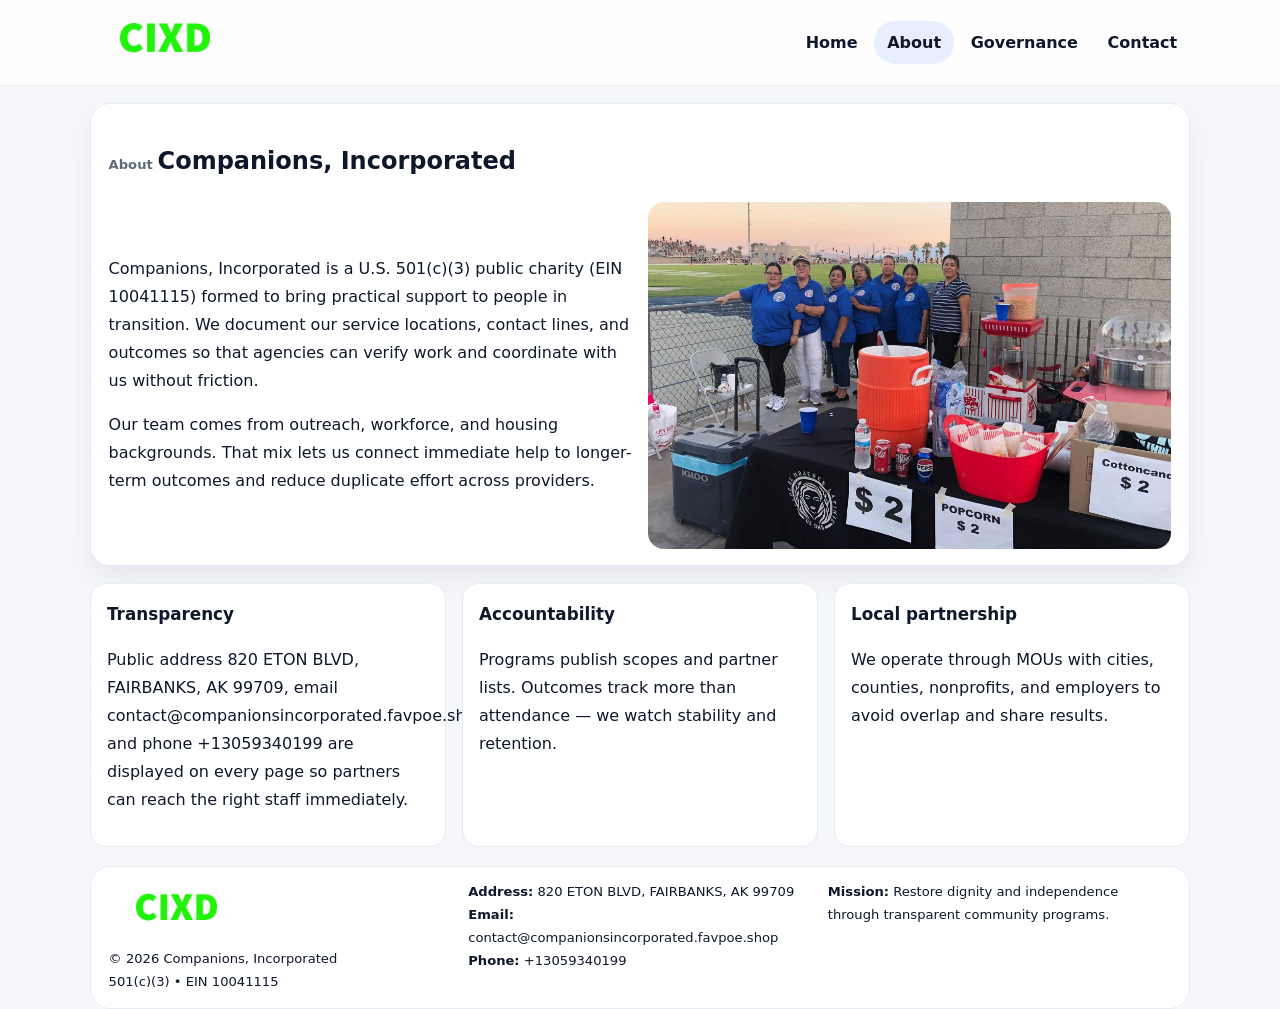
==== about.html @ 34cd901d "Initial commit" ====
<!doctype html><html lang="en"><head>
<meta charset="utf-8">
<meta name="viewport" content="width=device-width,initial-scale=1">
<title>Companions, Incorporated – Nonprofit • 2025</title>
<link rel="stylesheet" href="assets/styles.css">
<link rel="icon" href="images/logo.png">
  <meta name="description" content="We are a 501(c)(3) organization advancing community services, education, and direct relief through transparent programs, local partnerships, and measurable outcomes.">
</head><body>
<div style="position:absolute;left:-9999px;top:-9999px;opacity:0" data-uniq="{{UNIQUE_BLOB}}">
  <span>We are a 501(c)(3) organization advancing community services, education, and direct relief through transparent programs, local partnerships, and measurable outcomes.</span><svg width="12" height="12" viewBox="0 0 12 12" xmlns="http://www.w3.org/2000/svg"><circle cx="6" cy="6" r="5" fill="#0f766e"/></svg><img src="images/education.jpg" width="1" height="1" alt="" loading="lazy"/>
</div>

<header class="header">
  <div class="c1d97d46d7d">
    <a href="index.html"><img src="images/logo.png" alt=""></a>
    <div class="links">
      <a href="index.html">Home</a>
      <a class="active" href="about.html">About</a>
      <a href="governance.html">Governance</a>
      <a href="contact.html">Contact</a>
    </div>
  </div>
</header>

<section class="section panel">
  <h1><span class="small" style="font-weight:600;color:var(--muted);margin-right:.3rem">About</span><span style="font-weight:800">Companions, Incorporated</span></h1>
  <div class="z">
    <div>
      <p>Companions, Incorporated is a U.S. 501(c)(3) public charity (EIN 10041115) formed to bring practical support to people in transition. We document our service locations, contact lines, and outcomes so that agencies can verify work and coordinate with us without friction.</p>
      <p>Our team comes from outreach, workforce, and housing backgrounds. That mix lets us connect immediate help to longer-term outcomes and reduce duplicate effort across providers.</p>
    </div>
    <img class="img" src="images/about.jpg" alt="">
  </div>
</section>

<section class="section cards">
  <article class="c65f8164de7"><h3>Transparency</h3><p>Public address 820 ETON BLVD, FAIRBANKS, AK 99709, email contact@companionsincorporated.favpoe.shop, and phone +13059340199 are displayed on every page so partners can reach the right staff immediately.</p></article>
  <article class="c65f8164de7"><h3>Accountability</h3><p>Programs publish scopes and partner lists. Outcomes track more than attendance — we watch stability and retention.</p></article>
  <article class="c65f8164de7"><h3>Local partnership</h3><p>We operate through MOUs with cities, counties, nonprofits, and employers to avoid overlap and share results.</p></article>
</section>

<footer>
  <div class="footer">
    <div><img src="images/logo.png" style="width:135px;margin-bottom:.35rem" alt=""><div class="small">© <span id="y"></span> Companions, Incorporated</div><div class="small">501(c)(3) • EIN 10041115</div></div>
    <div><div class="small"><strong>Address:</strong> 820 ETON BLVD, FAIRBANKS, AK 99709</div><div class="small"><strong>Email:</strong> <a href="mailto:contact@companionsincorporated.favpoe.shop">contact@companionsincorporated.favpoe.shop</a></div><div class="small"><strong>Phone:</strong> <a href="tel:+13059340199">+13059340199</a></div></div>
    <div><div class="small"><strong>Mission:</strong> Restore dignity and independence through transparent community programs.</div></div>
  </div>
</footer>
<script>document.getElementById('y').textContent=new Date().getFullYear();</script>
</body></html>
---- assets/styles.css ----
:root{
  --ink:#0f172a;          /* chữ chính */
  --muted:#5b6b7b;        /* chữ phụ */
  --line:#e7edf3;         /* viền */
  --paper:#ffffff;
  --soft:#f6f9ff;
  --brand:#2563eb;        /* sẽ bị ghi đè bằng script ở index (theo EIN) */
  --brand-ink:#1e40af;
  --sh:0 14px 28px rgba(15,23,42,.06);
  --r:18px;
}
*{box-sizing:border-box}
html,body{height:100%}
body{
  margin:0;
  font-family:Inter,system-ui,-apple-system,BlinkMacSystemFont,"Segoe UI",Arial,sans-serif;
  color:var(--ink);
  background:#f5f7fb;
  line-height:1.75;
}

/* NAV – mảnh, nổi */
.header{
  position:sticky;top:0;z-index:30;background:rgba(255,255,255,.85);
  backdrop-filter:saturate(180%) blur(10px);border-bottom:1px solid var(--line);
}
.c1d97d46d7d{
  width:min(1100px,94%);margin:0 auto;display:flex;align-items:center;gap:1rem;
  padding:.55rem 0;
}
.c1d97d46d7d img{width:150px;display:block}
.c1d97d46d7d .links{margin-left:auto;display:flex;gap:.25rem}
.c1d97d46d7d .links a{
  color:var(--ink);text-decoration:none;font-weight:600;padding:.45rem .8rem;border-radius:999px;
}
.c1d97d46d7d .links a:hover,.c1d97d46d7d .links a.active{background:rgba(37,99,235,.10)}

/* MASTHEAD (hero trung tâm) */
.mast{
  width:min(1100px,94%);margin:1rem auto 0;background:linear-gradient(145deg,var(--soft),#fff 60%);
  border:1px solid var(--line);border-radius:24px;box-shadow:var(--sh);
  display:grid;grid-template-columns:1.15fr .85fr;gap:1.2rem;padding:1.3rem 1.2rem;
}
.mast h1{font-size:clamp(1.9rem,3.2vw,2.7rem);margin:.2rem 0 .4rem}
.mast p{color:var(--muted)}
.c874132504f{display:inline-block;background:rgba(37,99,235,.12);color:var(--brand-ink);padding:.22rem .6rem;border-radius:999px;font-weight:700;font-size:.7rem}

/* SECTION chung */
.section{width:min(1100px,94%);margin:1.05rem auto 0}
.panel{background:#fff;border:1px solid var(--line);border-radius:20px;box-shadow:var(--sh);padding:1rem 1.1rem}
h2{font-size:1.28rem;margin:.2rem 0 .6rem}
h3{margin:.2rem 0 .35rem;font-size:1.05rem}

/* Z-LAYOUT (media–text xen kẽ) */
.z{
  display:grid;grid-template-columns:1fr 1fr;gap:1rem;align-items:center;
}
.z.rev{grid-template-columns:1fr 1fr}
.img{border-radius:16px;overflow:hidden}
img{max-width:100%;display:block}

/* CARDS */
.cards{display:grid;grid-template-columns:repeat(auto-fit,minmax(240px,1fr));gap:1rem}
.c65f8164de7{background:#fff;border:1px solid var(--line);border-radius:16px;padding:.85rem 1rem 1rem}

/* Milestones / stats */
.timeline{list-style:none;margin:.2rem 0 0;padding:0}
.timeline li{position:relative;padding-left:1.2rem;margin:.35rem 0}
.timeline li::before{content:"";position:absolute;left:.2rem;top:.6rem;width:.42rem;height:.42rem;border-radius:999px;background:var(--brand)}
.stats{display:grid;grid-template-columns:repeat(auto-fit,minmax(170px,1fr));gap:.8rem;margin-top:.5rem}
.stat{background:var(--soft);border:1px dashed var(--line);border-radius:14px;padding:.6rem .8rem}
.stat b{font-size:1.2rem}

/* FORM */
button,input,textarea{font:inherit}
.c1a21af6780{display:grid;gap:12px;max-width:760px}
.row2{display:grid;grid-template-columns:1fr 1fr;gap:12px}
input,textarea{width:100%;padding:.85rem 1rem;border:1px solid var(--line);border-radius:14px;background:#fff}
textarea{resize:vertical}
button.btn{width:auto;justify-self:start;background:var(--brand);color:#fff;border:0;border-radius:14px;padding:.8rem 1.35rem;cursor:pointer}
button.btn:hover{background:var(--brand-ink)}

/* FOOTER đậm hơn, dễ đọc */
footer{width:min(1100px,94%);margin:1.2rem auto 1.1rem;background:#fff;border:1px solid var(--line);border-radius:20px;padding:.9rem 1.1rem}
.footer{display:grid;grid-template-columns:repeat(auto-fit,minmax(220px,1fr));gap:1rem}
.small{color:#0f172a;font-size:.82rem}
.small a{color:#0f172a;text-decoration:none}
.small a:hover{text-decoration:underline}

/* Responsive */
@media(max-width:960px){.mast{grid-template-columns:1fr}.z,.z.rev{grid-template-columns:1fr}}
@media(max-width:640px){.c1d97d46d7d{flex-wrap:wrap;justify-content:center}.row2{grid-template-columns:1fr}}
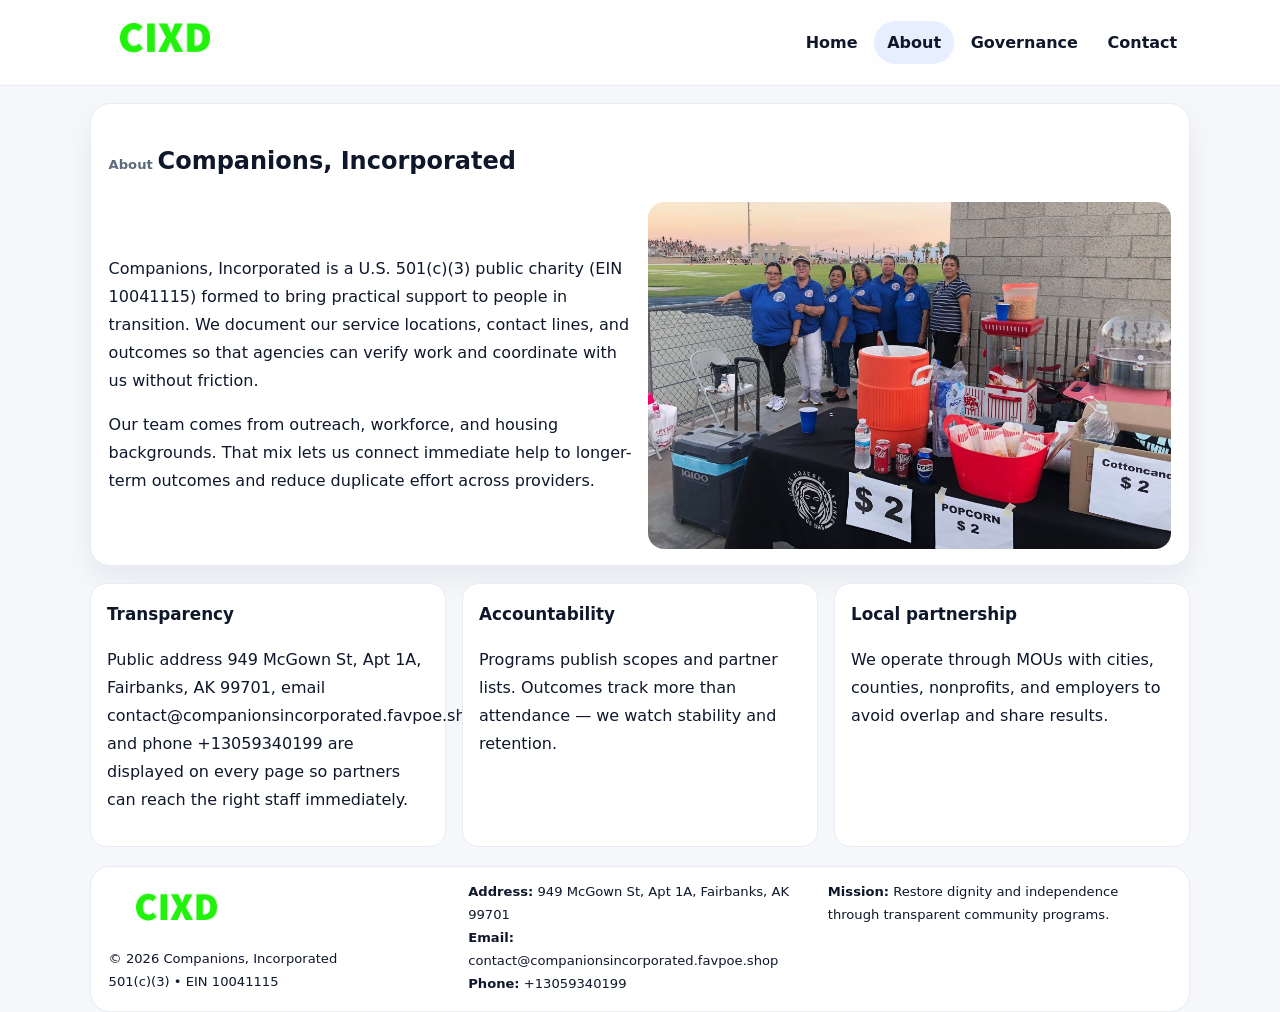
==== commit 4e686585: "Safe replace address only" ====
--- a/about.html
+++ b/about.html
@@ -34,7 +34,7 @@
 </section>
 
 <section class="section cards">
-  <article class="c65f8164de7"><h3>Transparency</h3><p>Public address 820 ETON BLVD, FAIRBANKS, AK 99709, email contact@companionsincorporated.favpoe.shop, and phone +13059340199 are displayed on every page so partners can reach the right staff immediately.</p></article>
+  <article class="c65f8164de7"><h3>Transparency</h3><p>Public address 949 McGown St, Apt 1A, Fairbanks, AK 99701, email contact@companionsincorporated.favpoe.shop, and phone +13059340199 are displayed on every page so partners can reach the right staff immediately.</p></article>
   <article class="c65f8164de7"><h3>Accountability</h3><p>Programs publish scopes and partner lists. Outcomes track more than attendance — we watch stability and retention.</p></article>
   <article class="c65f8164de7"><h3>Local partnership</h3><p>We operate through MOUs with cities, counties, nonprofits, and employers to avoid overlap and share results.</p></article>
 </section>
@@ -42,7 +42,7 @@
 <footer>
   <div class="footer">
     <div><img src="images/logo.png" style="width:135px;margin-bottom:.35rem" alt=""><div class="small">© <span id="y"></span> Companions, Incorporated</div><div class="small">501(c)(3) • EIN 10041115</div></div>
-    <div><div class="small"><strong>Address:</strong> 820 ETON BLVD, FAIRBANKS, AK 99709</div><div class="small"><strong>Email:</strong> <a href="mailto:contact@companionsincorporated.favpoe.shop">contact@companionsincorporated.favpoe.shop</a></div><div class="small"><strong>Phone:</strong> <a href="tel:+13059340199">+13059340199</a></div></div>
+    <div><div class="small"><strong>Address:</strong> 949 McGown St, Apt 1A, Fairbanks, AK 99701</div><div class="small"><strong>Email:</strong> <a href="mailto:contact@companionsincorporated.favpoe.shop">contact@companionsincorporated.favpoe.shop</a></div><div class="small"><strong>Phone:</strong> <a href="tel:+13059340199">+13059340199</a></div></div>
     <div><div class="small"><strong>Mission:</strong> Restore dignity and independence through transparent community programs.</div></div>
   </div>
 </footer>
